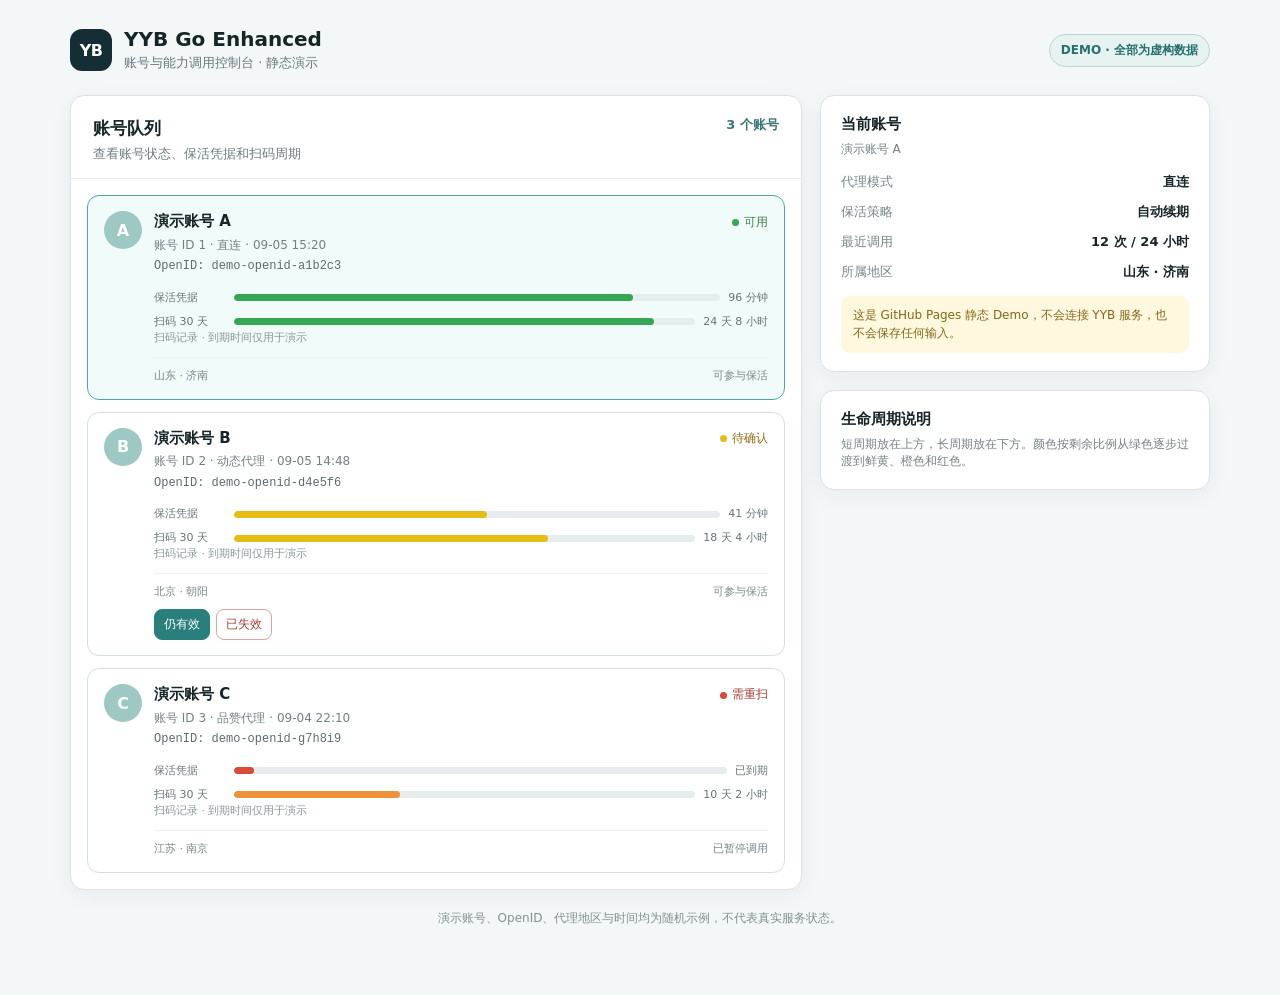
==== docs/demo/index.html @ 57afa679 "Merge branch '525815266:main' into main" ====
<!doctype html>
<html lang="zh-CN">
<head>
  <meta charset="utf-8">
  <meta name="viewport" content="width=device-width, initial-scale=1">
  <title>YYB Go Enhanced · Demo</title>
  <style>
    :root{font-family:Inter,ui-sans-serif,system-ui,-apple-system,"Segoe UI",sans-serif;color:#172529;background:#f4f7f8;line-height:1.45}
    *{box-sizing:border-box}body{margin:0}.shell{max-width:1180px;margin:auto;padding:28px 20px 56px}
    .topbar{display:flex;align-items:center;justify-content:space-between;gap:16px;margin-bottom:22px}.brand{display:flex;align-items:center;gap:12px}.mark{display:grid;place-items:center;width:42px;height:42px;border-radius:12px;background:#152d35;color:#fff;font-weight:800;letter-spacing:-.04em}.brand h1{font-size:20px;line-height:1.1;margin:0}.brand p{margin:4px 0 0;color:#68787c;font-size:13px}.demo-tag{padding:7px 11px;border:1px solid #bdd2d2;border-radius:999px;color:#276f6d;background:#e6f3f1;font-size:12px;font-weight:700}
    .layout{display:grid;grid-template-columns:minmax(0,1.5fr) minmax(280px,.8fr);gap:18px}.panel{background:#fff;border:1px solid #d9e2e4;border-radius:14px;box-shadow:0 6px 22px rgba(24,48,55,.05)}.panel-head{display:flex;align-items:flex-start;justify-content:space-between;gap:12px;padding:20px 22px 14px;border-bottom:1px solid #e7edef}.panel-head h2{margin:0;font-size:17px}.panel-head p{margin:5px 0 0;color:#6d7c80;font-size:13px}.stat{color:#397578;font-size:13px;font-weight:700;white-space:nowrap}.account-list{display:grid;gap:12px;padding:16px}
    .account{border:1px solid #d6e0e2;border-radius:12px;padding:15px 16px;background:#fff;transition:border-color .18s,background .18s}.account.selected{border-color:#4fa7a3;background:#f1fbfa}.account-top{display:flex;align-items:flex-start;gap:12px}.avatar{display:grid;place-items:center;width:38px;height:38px;border-radius:50%;background:#9dc8c4;color:#fff;font-weight:800;flex:0 0 auto}.account-copy{min-width:0;flex:1}.account-name{display:flex;align-items:center;gap:8px;justify-content:space-between}.account-name strong{font-size:15px}.status{font-size:12px;display:inline-flex;align-items:center;gap:5px;color:#3d7d4b;white-space:nowrap}.status i{width:7px;height:7px;border-radius:50%;background:#35a653}.status.pending{color:#936b12}.status.pending i{background:#e5bd16}.status.expired{color:#a53b30}.status.expired i{background:#d84b39}.meta,.openid{font-size:12px;color:#718084;margin-top:4px;overflow-wrap:anywhere}.openid{font-family:ui-monospace,SFMono-Regular,Consolas,monospace;color:#5b6d70}.confirm{display:flex;gap:6px;margin-top:9px}.btn{border:1px solid #cad7d9;background:#fff;color:#274046;border-radius:8px;padding:6px 9px;font:inherit;font-size:12px;cursor:pointer}.btn:hover{background:#f3f7f7}.btn:focus-visible{outline:3px solid #b6ddda;outline-offset:2px}.btn.primary{border-color:#287f7b;background:#287f7b;color:#fff}.btn.danger{border-color:#d9a7a1;color:#a53b30}.btn[hidden]{display:none}
    .life{display:grid;gap:8px;margin:14px 0 0}.life-row{display:grid;grid-template-columns:72px minmax(0,1fr) auto;align-items:center;gap:8px;font-size:11px;color:#647477}.track{height:7px;border-radius:99px;background:#e5edef;overflow:hidden}.track span{display:block;height:100%;border-radius:inherit}.green{background:#35a653}.yellow{background:#e5bd16}.orange{background:#ef9139}.red{background:#d84b39}.life-note{font-size:11px;color:#89979a}.account-foot{display:flex;justify-content:space-between;gap:10px;margin-top:11px;padding-top:10px;border-top:1px solid #edf1f2;color:#77868a;font-size:11px}
    .side{display:grid;gap:18px;align-content:start}.side-section{padding:18px 20px}.side h3{margin:0 0 5px;font-size:15px}.side p{margin:0;color:#748286;font-size:12px}.kv{display:grid;gap:11px;margin-top:15px}.kv div{display:flex;justify-content:space-between;gap:12px;font-size:13px}.kv span{color:#77868a}.kv strong{text-align:right;font-weight:700}.notice{margin-top:15px;padding:11px 12px;border-radius:9px;background:#fff8df;color:#856719;font-size:12px}.footer{margin-top:20px;color:#819093;font-size:12px;text-align:center}
    @media(max-width:820px){.layout{grid-template-columns:1fr}.shell{padding:18px 12px 40px}.topbar{align-items:flex-start}.brand h1{font-size:18px}.demo-tag{font-size:11px}.panel-head{padding:17px 16px 12px}.account-list{padding:12px}.account{padding:13px}.account-name{align-items:flex-start;flex-direction:column;gap:4px}.account-name .status{align-self:flex-start}.life-row{grid-template-columns:68px minmax(0,1fr) auto}}
  </style>
</head>
<body>
  <main class="shell">
    <header class="topbar">
      <div class="brand"><span class="mark">YB</span><div><h1>YYB Go Enhanced</h1><p>账号与能力调用控制台 · 静态演示</p></div></div>
      <span class="demo-tag">DEMO · 全部为虚构数据</span>
    </header>
    <div class="layout">
      <section class="panel">
        <div class="panel-head"><div><h2>账号队列</h2><p>查看账号状态、保活凭据和扫码周期</p></div><span class="stat" id="count">3 个账号</span></div>
        <div class="account-list" id="accounts"></div>
      </section>
      <aside class="side">
        <section class="panel side-section"><h3>当前账号</h3><p id="selectedName">演示账号 A</p><div class="kv"><div><span>代理模式</span><strong>直连</strong></div><div><span>保活策略</span><strong>自动续期</strong></div><div><span>最近调用</span><strong>12 次 / 24 小时</strong></div><div><span>所属地区</span><strong>山东 · 济南</strong></div></div><div class="notice">这是 GitHub Pages 静态 Demo，不会连接 YYB 服务，也不会保存任何输入。</div></section>
        <section class="panel side-section"><h3>生命周期说明</h3><p>短周期放在上方，长周期放在下方。颜色按剩余比例从绿色逐步过渡到鲜黄、橙色和红色。</p></section>
      </aside>
    </div>
    <p class="footer">演示账号、OpenID、代理地区与时间均为随机示例，不代表真实服务状态。</p>
  </main>
  <script>
    const accounts=[
      {id:1,name:"演示账号 A",initial:"A",openid:"demo-openid-a1b2c3",status:"alive",proxy:"直连",checked:"09-05 15:20",auto:82,scan:91,autoText:"96 分钟",scanText:"24 天 8 小时",region:"山东 · 济南"},
      {id:2,name:"演示账号 B",initial:"B",openid:"demo-openid-d4e5f6",status:"pending",proxy:"动态代理",checked:"09-05 14:48",auto:52,scan:68,autoText:"41 分钟",scanText:"18 天 4 小时",region:"北京 · 朝阳"},
      {id:3,name:"演示账号 C",initial:"C",openid:"demo-openid-g7h8i9",status:"expired",proxy:"品赞代理",checked:"09-04 22:10",auto:4,scan:36,autoText:"已到期",scanText:"10 天 2 小时",region:"江苏 · 南京"}
    ];
    const statusMap={alive:["可用",""],pending:["待确认","pending"],expired:["需重扫","expired"]};
    function render(){document.querySelector('#count').textContent=`${accounts.length} 个账号`;document.querySelector('#accounts').innerHTML=accounts.map((a,i)=>{const [label,cls]=statusMap[a.status];return `<article class="account ${i===0?'selected':''}" data-id="${a.id}"><div class="account-top"><span class="avatar">${a.initial}</span><div class="account-copy"><div class="account-name"><strong>${a.name}</strong><span class="status ${cls}"><i></i>${label}</span></div><div class="meta">账号 ID ${a.id} · ${a.proxy} · ${a.checked}</div><div class="openid">OpenID: ${a.openid}</div><div class="life"><div class="life-row"><span>保活凭据</span><span class="track"><span class="${a.auto>70?'green':a.auto>40?'yellow':a.auto>15?'orange':'red'}" style="width:${a.auto}%"></span></span><span>${a.autoText}</span></div><div class="life-row"><span>扫码 30 天</span><span class="track"><span class="${a.scan>70?'green':a.scan>40?'yellow':a.scan>15?'orange':'red'}" style="width:${a.scan}%"></span></span><span>${a.scanText}</span></div></div><div class="life-note">扫码记录 · 到期时间仅用于演示</div><div class="account-foot"><span>${a.region}</span><span>${a.status==='expired'?'已暂停调用':'可参与保活'}</span></div>${a.status==='pending'?'<div class="confirm"><button class="btn primary" data-action="alive">仍有效</button><button class="btn danger" data-action="expired">已失效</button></div>':''}</div></div></article>`}).join('');document.querySelectorAll('.account').forEach(card=>card.addEventListener('click',()=>{document.querySelectorAll('.account').forEach(item=>item.classList.remove('selected'));card.classList.add('selected');document.querySelector('#selectedName').textContent=accounts.find(item=>item.id===Number(card.dataset.id)).name}));document.querySelectorAll('[data-action]').forEach(button=>button.addEventListener('click',event=>{event.stopPropagation();const card=button.closest('.account'),account=accounts.find(item=>item.id===Number(card.dataset.id));account.status=button.dataset.action;render()}))}
    render();
  </script>
</body>
</html>
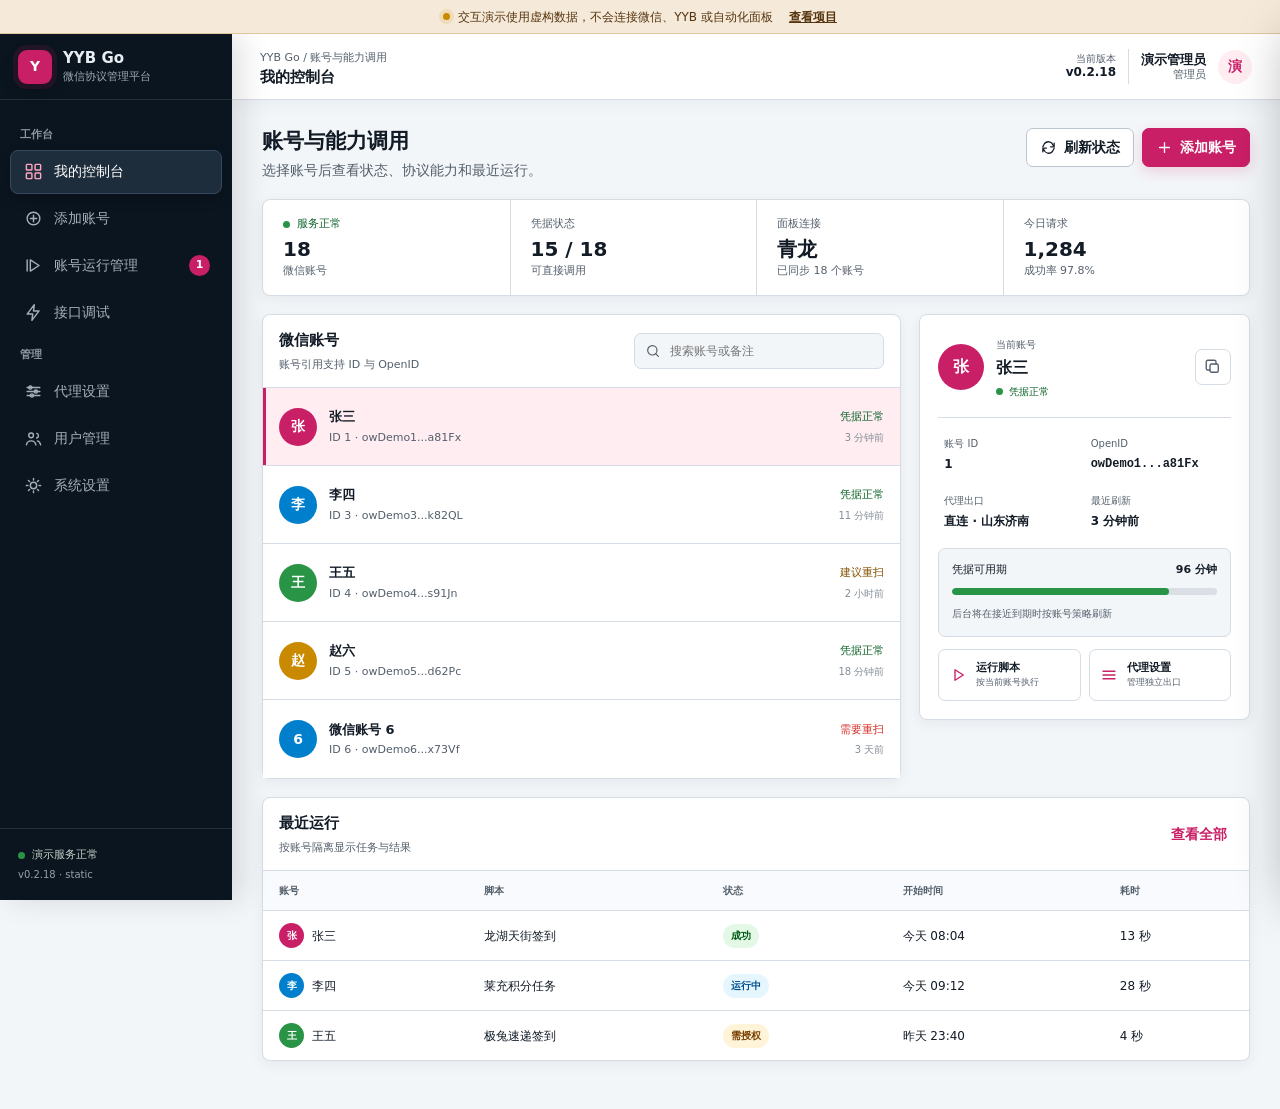
==== commit 544585ff: "Merge remote-tracking branch 'upstream/main'" ====
--- a/docs/demo/index.html
+++ b/docs/demo/index.html
@@ -3,45 +3,174 @@
 <head>
   <meta charset="utf-8">
   <meta name="viewport" content="width=device-width, initial-scale=1">
-  <title>YYB Go Enhanced · Demo</title>
-  <style>
-    :root{font-family:Inter,ui-sans-serif,system-ui,-apple-system,"Segoe UI",sans-serif;color:#172529;background:#f4f7f8;line-height:1.45}
-    *{box-sizing:border-box}body{margin:0}.shell{max-width:1180px;margin:auto;padding:28px 20px 56px}
-    .topbar{display:flex;align-items:center;justify-content:space-between;gap:16px;margin-bottom:22px}.brand{display:flex;align-items:center;gap:12px}.mark{display:grid;place-items:center;width:42px;height:42px;border-radius:12px;background:#152d35;color:#fff;font-weight:800;letter-spacing:-.04em}.brand h1{font-size:20px;line-height:1.1;margin:0}.brand p{margin:4px 0 0;color:#68787c;font-size:13px}.demo-tag{padding:7px 11px;border:1px solid #bdd2d2;border-radius:999px;color:#276f6d;background:#e6f3f1;font-size:12px;font-weight:700}
-    .layout{display:grid;grid-template-columns:minmax(0,1.5fr) minmax(280px,.8fr);gap:18px}.panel{background:#fff;border:1px solid #d9e2e4;border-radius:14px;box-shadow:0 6px 22px rgba(24,48,55,.05)}.panel-head{display:flex;align-items:flex-start;justify-content:space-between;gap:12px;padding:20px 22px 14px;border-bottom:1px solid #e7edef}.panel-head h2{margin:0;font-size:17px}.panel-head p{margin:5px 0 0;color:#6d7c80;font-size:13px}.stat{color:#397578;font-size:13px;font-weight:700;white-space:nowrap}.account-list{display:grid;gap:12px;padding:16px}
-    .account{border:1px solid #d6e0e2;border-radius:12px;padding:15px 16px;background:#fff;transition:border-color .18s,background .18s}.account.selected{border-color:#4fa7a3;background:#f1fbfa}.account-top{display:flex;align-items:flex-start;gap:12px}.avatar{display:grid;place-items:center;width:38px;height:38px;border-radius:50%;background:#9dc8c4;color:#fff;font-weight:800;flex:0 0 auto}.account-copy{min-width:0;flex:1}.account-name{display:flex;align-items:center;gap:8px;justify-content:space-between}.account-name strong{font-size:15px}.status{font-size:12px;display:inline-flex;align-items:center;gap:5px;color:#3d7d4b;white-space:nowrap}.status i{width:7px;height:7px;border-radius:50%;background:#35a653}.status.pending{color:#936b12}.status.pending i{background:#e5bd16}.status.expired{color:#a53b30}.status.expired i{background:#d84b39}.meta,.openid{font-size:12px;color:#718084;margin-top:4px;overflow-wrap:anywhere}.openid{font-family:ui-monospace,SFMono-Regular,Consolas,monospace;color:#5b6d70}.confirm{display:flex;gap:6px;margin-top:9px}.btn{border:1px solid #cad7d9;background:#fff;color:#274046;border-radius:8px;padding:6px 9px;font:inherit;font-size:12px;cursor:pointer}.btn:hover{background:#f3f7f7}.btn:focus-visible{outline:3px solid #b6ddda;outline-offset:2px}.btn.primary{border-color:#287f7b;background:#287f7b;color:#fff}.btn.danger{border-color:#d9a7a1;color:#a53b30}.btn[hidden]{display:none}
-    .life{display:grid;gap:8px;margin:14px 0 0}.life-row{display:grid;grid-template-columns:72px minmax(0,1fr) auto;align-items:center;gap:8px;font-size:11px;color:#647477}.track{height:7px;border-radius:99px;background:#e5edef;overflow:hidden}.track span{display:block;height:100%;border-radius:inherit}.green{background:#35a653}.yellow{background:#e5bd16}.orange{background:#ef9139}.red{background:#d84b39}.life-note{font-size:11px;color:#89979a}.account-foot{display:flex;justify-content:space-between;gap:10px;margin-top:11px;padding-top:10px;border-top:1px solid #edf1f2;color:#77868a;font-size:11px}
-    .side{display:grid;gap:18px;align-content:start}.side-section{padding:18px 20px}.side h3{margin:0 0 5px;font-size:15px}.side p{margin:0;color:#748286;font-size:12px}.kv{display:grid;gap:11px;margin-top:15px}.kv div{display:flex;justify-content:space-between;gap:12px;font-size:13px}.kv span{color:#77868a}.kv strong{text-align:right;font-weight:700}.notice{margin-top:15px;padding:11px 12px;border-radius:9px;background:#fff8df;color:#856719;font-size:12px}.footer{margin-top:20px;color:#819093;font-size:12px;text-align:center}
-    @media(max-width:820px){.layout{grid-template-columns:1fr}.shell{padding:18px 12px 40px}.topbar{align-items:flex-start}.brand h1{font-size:18px}.demo-tag{font-size:11px}.panel-head{padding:17px 16px 12px}.account-list{padding:12px}.account{padding:13px}.account-name{align-items:flex-start;flex-direction:column;gap:4px}.account-name .status{align-self:flex-start}.life-row{grid-template-columns:68px minmax(0,1fr) auto}}
-  </style>
+  <meta name="color-scheme" content="light">
+  <meta name="theme-color" content="#222a35">
+  <meta name="description" content="YYB Go Enhanced 交互式静态演示，体验账号、代理、脚本运行与接口调试。">
+  <title>YYB Go Enhanced · 交互演示</title>
+  <link rel="stylesheet" href="./styles.css">
 </head>
 <body>
-  <main class="shell">
-    <header class="topbar">
-      <div class="brand"><span class="mark">YB</span><div><h1>YYB Go Enhanced</h1><p>账号与能力调用控制台 · 静态演示</p></div></div>
-      <span class="demo-tag">DEMO · 全部为虚构数据</span>
-    </header>
-    <div class="layout">
-      <section class="panel">
-        <div class="panel-head"><div><h2>账号队列</h2><p>查看账号状态、保活凭据和扫码周期</p></div><span class="stat" id="count">3 个账号</span></div>
-        <div class="account-list" id="accounts"></div>
-      </section>
-      <aside class="side">
-        <section class="panel side-section"><h3>当前账号</h3><p id="selectedName">演示账号 A</p><div class="kv"><div><span>代理模式</span><strong>直连</strong></div><div><span>保活策略</span><strong>自动续期</strong></div><div><span>最近调用</span><strong>12 次 / 24 小时</strong></div><div><span>所属地区</span><strong>山东 · 济南</strong></div></div><div class="notice">这是 GitHub Pages 静态 Demo，不会连接 YYB 服务，也不会保存任何输入。</div></section>
-        <section class="panel side-section"><h3>生命周期说明</h3><p>短周期放在上方，长周期放在下方。颜色按剩余比例从绿色逐步过渡到鲜黄、橙色和红色。</p></section>
-      </aside>
-    </div>
-    <p class="footer">演示账号、OpenID、代理地区与时间均为随机示例，不代表真实服务状态。</p>
-  </main>
-  <script>
-    const accounts=[
-      {id:1,name:"演示账号 A",initial:"A",openid:"demo-openid-a1b2c3",status:"alive",proxy:"直连",checked:"09-05 15:20",auto:82,scan:91,autoText:"96 分钟",scanText:"24 天 8 小时",region:"山东 · 济南"},
-      {id:2,name:"演示账号 B",initial:"B",openid:"demo-openid-d4e5f6",status:"pending",proxy:"动态代理",checked:"09-05 14:48",auto:52,scan:68,autoText:"41 分钟",scanText:"18 天 4 小时",region:"北京 · 朝阳"},
-      {id:3,name:"演示账号 C",initial:"C",openid:"demo-openid-g7h8i9",status:"expired",proxy:"品赞代理",checked:"09-04 22:10",auto:4,scan:36,autoText:"已到期",scanText:"10 天 2 小时",region:"江苏 · 南京"}
-    ];
-    const statusMap={alive:["可用",""],pending:["待确认","pending"],expired:["需重扫","expired"]};
-    function render(){document.querySelector('#count').textContent=`${accounts.length} 个账号`;document.querySelector('#accounts').innerHTML=accounts.map((a,i)=>{const [label,cls]=statusMap[a.status];return `<article class="account ${i===0?'selected':''}" data-id="${a.id}"><div class="account-top"><span class="avatar">${a.initial}</span><div class="account-copy"><div class="account-name"><strong>${a.name}</strong><span class="status ${cls}"><i></i>${label}</span></div><div class="meta">账号 ID ${a.id} · ${a.proxy} · ${a.checked}</div><div class="openid">OpenID: ${a.openid}</div><div class="life"><div class="life-row"><span>保活凭据</span><span class="track"><span class="${a.auto>70?'green':a.auto>40?'yellow':a.auto>15?'orange':'red'}" style="width:${a.auto}%"></span></span><span>${a.autoText}</span></div><div class="life-row"><span>扫码 30 天</span><span class="track"><span class="${a.scan>70?'green':a.scan>40?'yellow':a.scan>15?'orange':'red'}" style="width:${a.scan}%"></span></span><span>${a.scanText}</span></div></div><div class="life-note">扫码记录 · 到期时间仅用于演示</div><div class="account-foot"><span>${a.region}</span><span>${a.status==='expired'?'已暂停调用':'可参与保活'}</span></div>${a.status==='pending'?'<div class="confirm"><button class="btn primary" data-action="alive">仍有效</button><button class="btn danger" data-action="expired">已失效</button></div>':''}</div></div></article>`}).join('');document.querySelectorAll('.account').forEach(card=>card.addEventListener('click',()=>{document.querySelectorAll('.account').forEach(item=>item.classList.remove('selected'));card.classList.add('selected');document.querySelector('#selectedName').textContent=accounts.find(item=>item.id===Number(card.dataset.id)).name}));document.querySelectorAll('[data-action]').forEach(button=>button.addEventListener('click',event=>{event.stopPropagation();const card=button.closest('.account'),account=accounts.find(item=>item.id===Number(card.dataset.id));account.status=button.dataset.action;render()}))}
-    render();
-  </script>
+  <div class="demo-strip" role="note">
+    <span class="demo-strip-dot" aria-hidden="true"></span>
+    交互演示使用虚构数据，不会连接微信、YYB 或自动化面板
+    <a href="https://github.com/525815266/YYB-Go-Enhanced">查看项目</a>
+  </div>
+
+  <div class="app-shell">
+    <aside class="sidebar" id="sidebar" aria-label="主导航">
+      <div class="brand">
+        <span class="brand-mark" aria-hidden="true">Y</span>
+        <span class="brand-copy"><strong>YYB Go</strong><small>微信协议管理平台</small></span>
+      </div>
+
+      <nav class="nav" aria-label="演示模块">
+        <p class="nav-group">工作台</p>
+        <button class="nav-item active" type="button" data-view="dashboard">
+          <span class="nav-icon" aria-hidden="true"><svg viewBox="0 0 24 24"><rect x="3" y="3" width="7" height="7" rx="1"/><rect x="14" y="3" width="7" height="7" rx="1"/><rect x="3" y="14" width="7" height="7" rx="1"/><rect x="14" y="14" width="7" height="7" rx="1"/></svg></span>
+          <span>我的控制台</span>
+        </button>
+        <button class="nav-item" type="button" data-view="scan">
+          <span class="nav-icon" aria-hidden="true"><svg viewBox="0 0 24 24"><circle cx="12" cy="12" r="8"/><path d="M12 8v8M8 12h8"/></svg></span>
+          <span>添加账号</span>
+        </button>
+        <button class="nav-item" type="button" data-view="runs">
+          <span class="nav-icon" aria-hidden="true"><svg viewBox="0 0 24 24"><path d="M8 5v14l11-7z"/><path d="M4 5v14"/></svg></span>
+          <span>账号运行管理</span><span class="nav-count" id="runningCount">1</span>
+        </button>
+        <button class="nav-item" type="button" data-view="api">
+          <span class="nav-icon" aria-hidden="true"><svg viewBox="0 0 24 24"><path d="m13 2-9 12h7l-1 8 9-12h-7z"/></svg></span>
+          <span>接口调试</span>
+        </button>
+
+        <p class="nav-group">管理</p>
+        <button class="nav-item" type="button" data-view="proxies">
+          <span class="nav-icon" aria-hidden="true"><svg viewBox="0 0 24 24"><path d="M4 7h16M4 12h16M4 17h16"/><circle cx="8" cy="7" r="2"/><circle cx="15" cy="12" r="2"/><circle cx="10" cy="17" r="2"/></svg></span>
+          <span>代理设置</span>
+        </button>
+        <button class="nav-item" type="button" data-view="users">
+          <span class="nav-icon" aria-hidden="true"><svg viewBox="0 0 24 24"><circle cx="9" cy="8" r="3"/><path d="M3 20c.6-3.1 2.6-5 6-5s5.4 1.9 6 5M16 5.5a3 3 0 0 1 0 5.8M17 15c2 .5 3.3 2.1 4 5"/></svg></span>
+          <span>用户管理</span>
+        </button>
+        <button class="nav-item" type="button" data-view="settings">
+          <span class="nav-icon" aria-hidden="true"><svg viewBox="0 0 24 24"><path d="M12 3v2M12 19v2M3 12h2M19 12h2M5.6 5.6 7 7M17 17l1.4 1.4M18.4 5.6 17 7M7 17l-1.4 1.4"/><circle cx="12" cy="12" r="4"/></svg></span>
+          <span>系统设置</span>
+        </button>
+      </nav>
+
+      <div class="sidebar-foot">
+        <span class="service-state"><i></i>演示服务正常</span>
+        <small>v0.2.18 · static</small>
+      </div>
+    </aside>
+
+    <button class="sidebar-overlay" id="sidebarOverlay" type="button" aria-label="关闭导航"></button>
+
+    <section class="stage">
+      <header class="topbar">
+        <div class="topbar-context">
+          <button class="icon-button menu-button" id="menuButton" type="button" aria-label="打开导航">
+            <svg viewBox="0 0 24 24" aria-hidden="true"><path d="M4 7h16M4 12h16M4 17h16"/></svg>
+          </button>
+          <div><small>YYB Go / <span id="breadcrumb">账号与能力调用</span></small><h1 id="pageTitle">我的控制台</h1></div>
+        </div>
+        <div class="topbar-actions">
+          <button class="version-button" type="button" id="versionButton"><small>当前版本</small><strong>v0.2.18</strong></button>
+          <div class="user-copy"><strong>演示管理员</strong><small>管理员</small></div>
+          <span class="user-avatar" aria-hidden="true">演</span>
+        </div>
+      </header>
+
+      <main class="main">
+        <section class="view active" data-view-panel="dashboard" aria-labelledby="dashboardTitle">
+          <div class="page-head">
+            <div><h2 id="dashboardTitle">账号与能力调用</h2><p>选择账号后查看状态、协议能力和最近运行。</p></div>
+            <div class="page-actions"><button class="button secondary" type="button" id="refreshAccounts"><svg viewBox="0 0 24 24" aria-hidden="true"><path d="M20 6v5h-5M4 18v-5h5M18.5 9A7 7 0 0 0 6.4 6.4L4 11M5.5 15A7 7 0 0 0 17.6 17.6L20 13"/></svg>刷新状态</button><button class="button primary" type="button" data-go="scan"><svg viewBox="0 0 24 24" aria-hidden="true"><path d="M12 5v14M5 12h14"/></svg>添加账号</button></div>
+          </div>
+
+          <div class="status-band" aria-label="服务摘要">
+            <div><span class="status-signal ok"><i></i>服务正常</span><strong>18</strong><small>微信账号</small></div>
+            <div><span>凭据状态</span><strong>15 / 18</strong><small>可直接调用</small></div>
+            <div><span>面板连接</span><strong>青龙</strong><small>已同步 18 个账号</small></div>
+            <div><span>今日请求</span><strong>1,284</strong><small>成功率 97.8%</small></div>
+          </div>
+
+          <div class="dashboard-grid">
+            <section class="account-workspace" aria-label="账号列表">
+              <div class="section-head"><div><h3>微信账号</h3><p>账号引用支持 ID 与 OpenID</p></div><label class="search"><svg viewBox="0 0 24 24" aria-hidden="true"><circle cx="11" cy="11" r="7"/><path d="m16 16 4 4"/></svg><input id="accountSearch" type="search" placeholder="搜索账号或备注" aria-label="搜索账号"></label></div>
+              <div class="account-list" id="accountList"></div>
+            </section>
+
+            <aside class="account-detail" aria-label="当前账号详情">
+              <div class="detail-head"><span class="detail-avatar" id="detailAvatar">张</span><div><small>当前账号</small><h3 id="detailName">张三</h3><span class="inline-status ok"><i></i>凭据正常</span></div><button class="icon-button" type="button" aria-label="复制 OpenID" id="copyOpenid"><svg viewBox="0 0 24 24" aria-hidden="true"><rect x="8" y="8" width="11" height="11" rx="2"/><path d="M16 8V5a2 2 0 0 0-2-2H5a2 2 0 0 0-2 2v9a2 2 0 0 0 2 2h3"/></svg></button></div>
+              <dl class="detail-grid">
+                <div><dt>账号 ID</dt><dd id="detailId">1</dd></div>
+                <div><dt>OpenID</dt><dd class="mono" id="detailOpenid">owDemo1...a81Fx</dd></div>
+                <div><dt>代理出口</dt><dd id="detailProxy">直连 · 山东济南</dd></div>
+                <div><dt>最近刷新</dt><dd id="detailRefresh">3 分钟前</dd></div>
+              </dl>
+              <div class="credential-health"><div class="health-label"><span>凭据可用期</span><strong id="healthText">96 分钟</strong></div><div class="progress"><span id="healthProgress" style="width:82%"></span></div><small>后台将在接近到期时按账号策略刷新</small></div>
+              <div class="quick-actions"><button type="button" data-go="runs"><svg viewBox="0 0 24 24"><path d="M8 5v14l11-7z"/></svg><span><strong>运行脚本</strong><small>按当前账号执行</small></span></button><button type="button" data-go="proxies"><svg viewBox="0 0 24 24"><path d="M4 7h16M4 12h16M4 17h16"/></svg><span><strong>代理设置</strong><small>管理独立出口</small></span></button></div>
+            </aside>
+          </div>
+
+          <section class="activity-section">
+            <div class="section-head"><div><h3>最近运行</h3><p>按账号隔离显示任务与结果</p></div><button class="text-button" type="button" data-go="runs">查看全部</button></div>
+            <div class="activity-table-wrap"><table class="activity-table"><thead><tr><th>账号</th><th>脚本</th><th>状态</th><th>开始时间</th><th>耗时</th></tr></thead><tbody><tr><td><span class="table-account"><i class="avatar-xs coral">张</i>张三</span></td><td>龙湖天街签到</td><td><span class="run-status success">成功</span></td><td>今天 08:04</td><td>13 秒</td></tr><tr><td><span class="table-account"><i class="avatar-xs blue">李</i>李四</span></td><td>莱充积分任务</td><td><span class="run-status running">运行中</span></td><td>今天 09:12</td><td>28 秒</td></tr><tr><td><span class="table-account"><i class="avatar-xs green">王</i>王五</span></td><td>极兔速递签到</td><td><span class="run-status warning">需授权</span></td><td>昨天 23:40</td><td>4 秒</td></tr></tbody></table></div>
+          </section>
+        </section>
+
+        <section class="view" data-view-panel="scan" aria-labelledby="scanTitle">
+          <div class="page-head"><div><h2 id="scanTitle">添加微信账号</h2><p>完成扫码后确认账号信息，再同步至自动化面板。</p></div><span class="step-caption" id="scanStepCaption">步骤 1 / 3</span></div>
+          <ol class="steps" aria-label="添加账号进度"><li class="active" data-scan-step="1"><span>1</span><strong>微信扫码</strong></li><li data-scan-step="2"><span>2</span><strong>确认账号</strong></li><li data-scan-step="3"><span>3</span><strong>同步面板</strong></li></ol>
+          <div class="scan-layout">
+            <section class="scan-primary" id="scanPrimary"></section>
+            <aside class="scan-aside"><h3>扫码前设置</h3><label class="field"><span>登录代理</span><select id="scanProxy"><option>直连</option><option>品赞 · 山东济南</option><option>静态代理 · 上海</option></select></label><div class="setting-row"><span><strong>面板自动同步</strong><small>成功后写入 YYB_SERVER</small></span><label class="switch"><input id="autoSync" type="checkbox" checked><span></span></label></div><div class="security-note"><svg viewBox="0 0 24 24" aria-hidden="true"><path d="M12 3 4 6v5c0 5 3.4 8.3 8 10 4.6-1.7 8-5 8-10V6z"/><path d="m9 12 2 2 4-4"/></svg><span>二维码与授权会话独立计时。演示不会创建真实登录会话。</span></div></aside>
+          </div>
+        </section>
+
+        <section class="view" data-view-panel="runs" aria-labelledby="runsTitle">
+          <div class="page-head"><div><h2 id="runsTitle">账号运行管理</h2><p>按账号筛选任务，控制启停并查看隔离日志。</p></div><button class="button secondary" type="button" id="syncJobs"><svg viewBox="0 0 24 24"><path d="M20 6v5h-5M4 18v-5h5M18.5 9A7 7 0 0 0 6.4 6.4L4 11M5.5 15A7 7 0 0 0 17.6 17.6L20 13"/></svg>同步面板</button></div>
+          <div class="filter-bar"><label><span>账号</span><select id="runAccount"></select></label><label><span>脚本状态</span><select id="runStatus"><option value="all">全部状态</option><option value="enabled">已启用</option><option value="disabled">已停用</option></select></label><label class="filter-search"><span>脚本</span><input id="runSearch" type="search" placeholder="搜索脚本名称"></label></div>
+          <div class="run-summary"><span><i class="dot green"></i><strong id="enabledJobs">3</strong> 个启用</span><span><i class="dot amber"></i><strong>1</strong> 个运行中</span><span><i class="dot gray"></i><strong id="disabledJobs">1</strong> 个停用</span><small>最近同步：刚刚</small></div>
+          <div class="jobs" id="jobs"></div>
+        </section>
+
+        <section class="view" data-view-panel="proxies" aria-labelledby="proxyTitle">
+          <div class="page-head"><div><h2 id="proxyTitle">账号代理设置</h2><p>每个账号独立选择网络出口，动态代理仅用于临时调用。</p></div><button class="button primary" type="button" id="saveProxy">保存设置</button></div>
+          <div class="proxy-layout">
+            <aside class="proxy-accounts"><div class="section-head compact"><div><h3>选择账号</h3><p>配置只作用于当前账号</p></div></div><div id="proxyAccountList"></div></aside>
+            <section class="proxy-form"><div class="proxy-current"><span class="detail-avatar" id="proxyAvatar">张</span><div><small>正在配置</small><h3 id="proxyName">张三 · ID 1</h3></div><span class="inline-status ok"><i></i>出口正常</span></div><fieldset class="mode-options"><legend>代理模式</legend><label><input type="radio" name="proxyMode" value="direct" checked><span><strong>直连</strong><small>使用服务器默认网络出口</small></span></label><label><input type="radio" name="proxyMode" value="static"><span><strong>静态代理</strong><small>固定 HTTP CONNECT 或 SOCKS5</small></span></label><label><input type="radio" name="proxyMode" value="dynamic"><span><strong>动态代理 API</strong><small>支持 txt、json 和 json2</small></span></label></fieldset><div class="proxy-fields"><label class="field"><span>代理配置</span><select id="proxyProfile"><option>不使用配置库</option><option>品赞 · 山东一分钟</option><option>巨量 · 华东动态出口</option><option>办公网络 · 固定出口</option></select></label><div class="field-row"><label class="field"><span>目标省份</span><select id="proxyProvince"><option>山东省</option><option>北京市</option><option>上海市</option><option>江苏省</option></select></label><label class="field"><span>目标城市</span><select id="proxyCity"><option>济南市</option><option>青岛市</option><option>烟台市</option></select></label></div><label class="field"><span>提前刷新</span><select><option>到期前 5 分钟</option><option>到期前 15 分钟</option><option>到期前 30 分钟</option></select></label></div><div class="proxy-test"><div><span class="status-signal ok"><i></i>连通测试通过</span><strong>山东省济南市 · 联通</strong><small>入口 120.27.***.81 · 出口 27.195.***.42</small></div><button class="button secondary" id="testProxy" type="button">重新测试</button></div></section>
+          </div>
+        </section>
+
+        <section class="view" data-view-panel="api" aria-labelledby="apiTitle">
+          <div class="page-head"><div><h2 id="apiTitle">接口调试</h2><p>使用虚构账号体验参数填写与 JSON 响应。</p></div><span class="status-signal ok"><i></i>协议服务可用</span></div>
+          <div class="api-layout"><section class="api-form"><label class="field"><span>账号</span><select id="apiAccount"></select></label><label class="field"><span>能力</span><select id="apiAction"><option value="getCode">获取 wx.login code</option><option value="getUserInfo">读取账号资料</option><option value="operateWxData">operateWxData 转发</option></select></label><label class="field"><span>AppID</span><input id="apiAppid" value="wx141bb9b73c970a9" spellcheck="false"></label><label class="field payload-field" hidden><span>Payload</span><textarea id="apiPayload" rows="8" spellcheck="false">{
+  "api_name": "callFunction",
+  "data": { "name": "demo", "data": {} },
+  "env": 1
+}</textarea></label><button class="button primary wide" id="executeApi" type="button"><svg viewBox="0 0 24 24"><path d="M8 5v14l11-7z"/></svg>执行调用</button></section><section class="response-panel"><div class="response-head"><span>响应结果</span><small id="responseTime">尚未调用</small></div><pre id="apiResponse"><code>{
+  "code": 0,
+  "message": "选择能力后执行调用",
+  "demo": true
+}</code></pre></section></div>
+        </section>
+
+        <section class="view placeholder-view" data-view-panel="users"><div><span class="placeholder-icon"><svg viewBox="0 0 24 24"><circle cx="9" cy="8" r="3"/><path d="M3 20c.6-3.1 2.6-5 6-5s5.4 1.9 6 5M16 5.5a3 3 0 0 1 0 5.8M17 15c2 .5 3.3 2.1 4 5"/></svg></span><h2>用户与权限</h2><p>正式服务支持管理员、普通用户、用户启停、密码重置和会话管理。</p><button class="button secondary" type="button" data-go="dashboard">返回控制台</button></div></section>
+        <section class="view placeholder-view" data-view-panel="settings"><div><span class="placeholder-icon"><svg viewBox="0 0 24 24"><path d="M12 3v2M12 19v2M3 12h2M19 12h2M5.6 5.6 7 7M17 17l1.4 1.4M18.4 5.6 17 7M7 17l-1.4 1.4"/><circle cx="12" cy="12" r="4"/></svg></span><h2>系统设置</h2><p>正式服务可配置面板连接、注册策略、接口令牌、数据库与在线更新。</p><button class="button secondary" type="button" data-go="dashboard">返回控制台</button></div></section>
+      </main>
+    </section>
+  </div>
+
+  <aside class="log-drawer" id="logDrawer" aria-hidden="true" aria-labelledby="logTitle">
+    <div class="log-head"><div><small id="logAccount">张三 · ID 1</small><h2 id="logTitle">龙湖天街签到</h2></div><button class="icon-button dark" id="closeLog" type="button" aria-label="关闭日志"><svg viewBox="0 0 24 24"><path d="m6 6 12 12M18 6 6 18"/></svg></button></div>
+    <div class="log-meta"><span class="run-status running" id="logStatus">运行中</span><span id="logTime">刚刚开始</span><label><input id="autoScroll" type="checkbox" checked>跟随最新日志</label></div>
+    <pre class="log-output" id="logOutput" tabindex="0"></pre>
+    <div class="log-actions"><button class="button ghost-dark" type="button" id="clearLog">清空显示</button><button class="button light" type="button" id="rerunJob">再次运行</button></div>
+  </aside>
+  <button class="drawer-overlay" id="drawerOverlay" type="button" aria-label="关闭日志遮罩"></button>
+
+  <div class="toast-region" id="toastRegion" aria-live="polite" aria-atomic="true"></div>
+  <script src="./app.js"></script>
 </body>
 </html>
--- a/docs/demo/styles.css
+++ b/docs/demo/styles.css
@@ -0,0 +1,387 @@
+:root {
+  color-scheme: light;
+  font-family: Inter, "Segoe UI", "PingFang SC", "Microsoft YaHei", system-ui, sans-serif;
+  --sidebar-width: 232px;
+  --topbar-height: 66px;
+  --demo-height: 34px;
+  --bg: oklch(0.972 0.005 250);
+  --surface: oklch(1 0 0);
+  --surface-soft: oklch(0.985 0.004 250);
+  --ink: oklch(0.22 0.025 252);
+  --muted: oklch(0.48 0.025 252);
+  --faint: oklch(0.64 0.018 252);
+  --line: oklch(0.89 0.012 250);
+  --line-strong: oklch(0.82 0.018 250);
+  --accent: oklch(0.55 0.205 3);
+  --accent-dark: oklch(0.46 0.19 3);
+  --accent-soft: oklch(0.965 0.025 3);
+  --sidebar: oklch(0.19 0.025 252);
+  --sidebar-hover: oklch(0.25 0.028 252);
+  --sidebar-line: oklch(0.31 0.026 252);
+  --green: oklch(0.59 0.15 148);
+  --green-soft: oklch(0.96 0.035 148);
+  --amber: oklch(0.68 0.15 78);
+  --amber-soft: oklch(0.97 0.04 78);
+  --blue: oklch(0.58 0.15 245);
+  --blue-soft: oklch(0.965 0.025 245);
+  --red: oklch(0.57 0.2 28);
+  --red-soft: oklch(0.965 0.035 28);
+  --shadow: 0 12px 30px oklch(0.18 0.025 252 / 0.08);
+  --shadow-soft: 0 4px 14px oklch(0.18 0.025 252 / 0.06);
+  --z-sidebar: 40;
+  --z-topbar: 35;
+  --z-overlay: 60;
+  --z-drawer: 70;
+  --z-toast: 80;
+}
+
+* { box-sizing: border-box; }
+html { min-width: 320px; background: var(--bg); scroll-behavior: smooth; }
+body { margin: 0; color: var(--ink); background: var(--bg); font-size: 14px; line-height: 1.5; }
+button, input, select, textarea { font: inherit; letter-spacing: 0; }
+button, select { cursor: pointer; }
+button:focus-visible, input:focus-visible, select:focus-visible, textarea:focus-visible, a:focus-visible { outline: 2px solid var(--accent); outline-offset: 2px; }
+button:disabled { cursor: not-allowed; opacity: 0.58; }
+svg { width: 20px; height: 20px; fill: none; stroke: currentColor; stroke-linecap: round; stroke-linejoin: round; stroke-width: 1.8; }
+[hidden] { display: none !important; }
+
+.demo-strip { height: var(--demo-height); position: fixed; inset: 0 0 auto 0; z-index: 50; display: flex; align-items: center; justify-content: center; gap: 8px; padding: 0 16px; background: oklch(0.94 0.025 78); border-bottom: 1px solid oklch(0.84 0.06 78); color: oklch(0.36 0.07 65); font-size: 12px; }
+.demo-strip a { margin-left: 8px; color: inherit; font-weight: 700; }
+.demo-strip-dot { width: 7px; height: 7px; border-radius: 50%; background: var(--amber); box-shadow: 0 0 0 4px oklch(0.68 0.15 78 / 0.14); }
+
+.app-shell { min-height: 100vh; padding-top: var(--demo-height); display: grid; grid-template-columns: var(--sidebar-width) minmax(0, 1fr); }
+.sidebar { width: var(--sidebar-width); position: fixed; inset: var(--demo-height) auto 0 0; z-index: var(--z-sidebar); display: flex; flex-direction: column; background: var(--sidebar); color: oklch(0.94 0.008 250); box-shadow: 10px 0 28px oklch(0.12 0.02 252 / 0.12); }
+.brand { height: var(--topbar-height); display: flex; align-items: center; gap: 11px; padding: 0 18px; border-bottom: 1px solid var(--sidebar-line); }
+.brand-mark { width: 34px; height: 34px; flex: 0 0 auto; display: grid; place-items: center; border-radius: 9px; background: var(--accent); color: white; font-weight: 800; box-shadow: 0 0 0 5px oklch(0.55 0.205 3 / 0.12), 0 6px 16px oklch(0.1 0.02 252 / 0.25); }
+.brand-copy { min-width: 0; display: grid; line-height: 1.25; }
+.brand-copy strong { font-size: 15px; }
+.brand-copy small { margin-top: 2px; color: oklch(0.73 0.018 250); font-size: 11px; }
+.nav { flex: 1; overflow-y: auto; padding: 15px 10px; }
+.nav-group { margin: 12px 10px 6px; color: oklch(0.67 0.018 250); font-size: 11px; font-weight: 700; }
+.nav-item { width: 100%; min-height: 44px; display: flex; align-items: center; gap: 10px; margin: 3px 0; padding: 8px 11px; border: 1px solid transparent; border-radius: 8px; background: transparent; color: oklch(0.75 0.018 250); text-align: left; transition: color 160ms ease, background 160ms ease, border-color 160ms ease; }
+.nav-item:hover { color: white; background: var(--sidebar-hover); border-color: var(--sidebar-line); }
+.nav-item.active { color: white; background: oklch(0.29 0.035 252); border-color: oklch(0.4 0.045 252); box-shadow: 0 5px 14px oklch(0.1 0.02 252 / 0.2); }
+.nav-item.active .nav-icon { color: oklch(0.83 0.12 3); }
+.nav-icon { width: 22px; height: 22px; display: grid; place-items: center; flex: 0 0 auto; }
+.nav-icon svg { width: 19px; height: 19px; }
+.nav-count { min-width: 21px; height: 21px; margin-left: auto; display: inline-grid; place-items: center; border-radius: 99px; background: var(--accent); color: white; font-size: 11px; font-weight: 800; }
+.sidebar-foot { min-height: 72px; display: grid; gap: 3px; align-content: center; padding: 12px 18px; border-top: 1px solid var(--sidebar-line); color: oklch(0.7 0.018 250); }
+.sidebar-foot small { font-size: 10px; }
+.service-state { display: flex; align-items: center; gap: 7px; color: oklch(0.86 0.025 150); font-size: 11px; }
+.service-state i, .status-signal i, .inline-status i { width: 7px; height: 7px; border-radius: 50%; background: var(--green); }
+
+.sidebar-overlay { display: none; position: fixed; inset: var(--demo-height) 0 0 0; z-index: 39; border: 0; background: oklch(0.12 0.02 252 / 0.48); }
+.stage { min-width: 0; grid-column: 2; }
+.topbar { height: var(--topbar-height); position: sticky; top: var(--demo-height); z-index: var(--z-topbar); display: flex; align-items: center; justify-content: space-between; gap: 18px; padding: 0 28px; background: oklch(1 0 0 / 0.94); border-bottom: 1px solid var(--line); box-shadow: 0 4px 18px oklch(0.18 0.025 252 / 0.04); backdrop-filter: blur(14px); }
+.topbar-context, .topbar-actions { display: flex; align-items: center; gap: 12px; min-width: 0; }
+.topbar-context small, .user-copy small { color: var(--muted); font-size: 11px; }
+.topbar h1 { margin: 1px 0 0; font-size: 15px; line-height: 1.3; }
+.menu-button { display: none !important; }
+.version-button { min-width: 92px; display: grid; justify-items: end; padding: 4px 12px 4px 8px; border: 0; border-right: 1px solid var(--line); background: transparent; color: var(--muted); line-height: 1.25; }
+.version-button:hover { color: var(--accent); background: var(--bg); }
+.version-button small { font-size: 10px; }
+.version-button strong { color: var(--ink); font-size: 12px; }
+.user-copy { display: grid; text-align: right; line-height: 1.25; }
+.user-copy strong { font-size: 13px; }
+.user-avatar { width: 34px; height: 34px; display: grid; place-items: center; border-radius: 50%; background: var(--accent-soft); color: var(--accent); font-weight: 800; }
+
+.main { width: min(1480px, 100%); margin: 0 auto; padding: 28px 30px 48px; }
+.view { display: none; }
+.view.active { display: block; }
+.page-head { min-height: 52px; display: flex; align-items: flex-start; justify-content: space-between; gap: 18px; margin-bottom: 18px; }
+.page-head h2, .section-head h3, .detail-head h3, .proxy-current h3 { margin: 0; text-wrap: balance; }
+.page-head h2 { font-size: 21px; line-height: 1.3; }
+.page-head p, .section-head p { margin: 5px 0 0; color: var(--muted); }
+.page-actions { display: flex; gap: 8px; }
+.button { min-height: 38px; display: inline-flex; align-items: center; justify-content: center; gap: 7px; padding: 8px 13px; border: 1px solid transparent; border-radius: 7px; font-weight: 680; transition: background 160ms ease, border-color 160ms ease, color 160ms ease, box-shadow 160ms ease; }
+.button svg { width: 17px; height: 17px; }
+.button.primary { background: var(--accent); border-color: var(--accent); color: white; box-shadow: 0 5px 14px oklch(0.55 0.205 3 / 0.18); }
+.button.primary:hover { background: var(--accent-dark); border-color: var(--accent-dark); }
+.button.secondary { background: var(--surface); border-color: var(--line-strong); color: var(--ink); }
+.button.secondary:hover { border-color: oklch(0.7 0.03 250); background: var(--surface-soft); }
+.button.wide { width: 100%; }
+.button.light { background: white; border-color: white; color: var(--sidebar); }
+.button.ghost-dark { background: transparent; border-color: oklch(0.42 0.025 252); color: oklch(0.86 0.01 250); }
+.icon-button { width: 36px; height: 36px; display: grid; place-items: center; flex: 0 0 auto; padding: 0; border: 1px solid var(--line); border-radius: 7px; background: var(--surface); color: var(--muted); }
+.icon-button:hover { color: var(--ink); background: var(--bg); }
+.icon-button.dark { border-color: oklch(0.4 0.025 252); background: transparent; color: white; }
+.icon-button svg { width: 18px; height: 18px; }
+.text-button { border: 0; background: transparent; color: var(--accent); font-weight: 700; }
+
+.status-band { min-height: 96px; display: grid; grid-template-columns: repeat(4, minmax(0, 1fr)); margin-bottom: 18px; border: 1px solid var(--line); border-radius: 8px; background: var(--surface); box-shadow: var(--shadow-soft); overflow: hidden; }
+.status-band > div { min-width: 0; display: grid; align-content: center; gap: 2px; padding: 16px 20px; }
+.status-band > div + div { border-left: 1px solid var(--line); }
+.status-band span, .status-band small { color: var(--muted); font-size: 11px; }
+.status-band strong { margin-top: 2px; font-size: 20px; line-height: 1.2; }
+.status-signal { display: inline-flex; align-items: center; gap: 7px; width: fit-content; }
+.status-signal.ok { color: oklch(0.43 0.12 148); }
+
+.dashboard-grid { display: grid; grid-template-columns: minmax(0, 1.45fr) minmax(330px, 0.75fr); gap: 18px; align-items: start; }
+.account-workspace, .account-detail, .activity-section, .scan-primary, .scan-aside, .filter-bar, .jobs, .proxy-accounts, .proxy-form, .api-form, .response-panel { background: var(--surface); border: 1px solid var(--line); border-radius: 8px; box-shadow: var(--shadow-soft); }
+.section-head { min-height: 65px; display: flex; align-items: center; justify-content: space-between; gap: 14px; padding: 14px 16px; border-bottom: 1px solid var(--line); }
+.section-head.compact { min-height: 68px; }
+.section-head h3 { font-size: 15px; }
+.section-head p { font-size: 11px; }
+.search { width: min(250px, 46%); height: 36px; display: flex; align-items: center; gap: 7px; padding: 0 10px; border: 1px solid var(--line); border-radius: 7px; background: var(--bg); color: var(--muted); }
+.search:focus-within { border-color: var(--accent); box-shadow: 0 0 0 3px var(--accent-soft); }
+.search svg { width: 16px; height: 16px; flex: 0 0 auto; }
+.search input { width: 100%; min-width: 0; border: 0; outline: 0; background: transparent; color: var(--ink); font-size: 12px; }
+.account-list { max-height: 496px; overflow: auto; }
+.account-row { width: 100%; min-height: 78px; display: grid; grid-template-columns: auto minmax(0, 1fr) auto; align-items: center; gap: 12px; padding: 13px 16px; border: 0; border-bottom: 1px solid var(--line); background: white; color: var(--ink); text-align: left; }
+.account-row:last-child { border-bottom: 0; }
+.account-row:hover { background: var(--surface-soft); }
+.account-row.selected { background: var(--accent-soft); box-shadow: inset 3px 0 0 var(--accent); }
+.account-avatar, .detail-avatar { display: grid; place-items: center; border-radius: 50%; color: white; font-weight: 800; }
+.account-avatar { width: 38px; height: 38px; }
+.detail-avatar { width: 46px; height: 46px; background: var(--accent); font-size: 16px; }
+.account-copy { min-width: 0; display: grid; gap: 3px; }
+.account-copy strong { overflow: hidden; font-size: 13px; text-overflow: ellipsis; white-space: nowrap; }
+.account-copy small { overflow: hidden; color: var(--muted); font-size: 11px; text-overflow: ellipsis; white-space: nowrap; }
+.account-state { display: grid; justify-items: end; gap: 4px; }
+.account-state span { font-size: 11px; }
+.account-state small { color: var(--faint); font-size: 10px; }
+.state-ok { color: oklch(0.43 0.12 148); }
+.state-warning { color: oklch(0.48 0.12 75); }
+.state-expired { color: var(--red); }
+.empty-list { padding: 40px 20px; color: var(--muted); text-align: center; }
+
+.account-detail { position: sticky; top: calc(var(--demo-height) + var(--topbar-height) + 18px); padding: 18px; }
+.detail-head { display: grid; grid-template-columns: auto minmax(0, 1fr) auto; align-items: center; gap: 12px; padding-bottom: 16px; border-bottom: 1px solid var(--line); }
+.detail-head small, .proxy-current small { color: var(--muted); font-size: 10px; }
+.detail-head h3, .proxy-current h3 { margin-top: 2px; font-size: 16px; }
+.inline-status { display: inline-flex; align-items: center; gap: 6px; margin-top: 3px; font-size: 10px; }
+.inline-status.ok { color: oklch(0.43 0.12 148); }
+.detail-grid { display: grid; grid-template-columns: repeat(2, minmax(0, 1fr)); margin: 0; padding: 8px 0; }
+.detail-grid div { min-width: 0; padding: 10px 6px; }
+.detail-grid dt { color: var(--muted); font-size: 10px; }
+.detail-grid dd { margin: 4px 0 0; overflow: hidden; font-size: 12px; font-weight: 680; text-overflow: ellipsis; white-space: nowrap; }
+.mono { font-family: "SFMono-Regular", Consolas, monospace; }
+.credential-health { padding: 13px; border: 1px solid var(--line); border-radius: 7px; background: var(--bg); }
+.health-label { display: flex; justify-content: space-between; gap: 10px; font-size: 11px; }
+.progress { height: 7px; margin: 9px 0 7px; border-radius: 99px; background: oklch(0.9 0.01 250); overflow: hidden; }
+.progress span { display: block; height: 100%; border-radius: inherit; background: var(--green); transition: width 240ms ease; }
+.credential-health small { color: var(--muted); font-size: 10px; }
+.quick-actions { display: grid; grid-template-columns: repeat(2, minmax(0, 1fr)); gap: 8px; margin-top: 12px; }
+.quick-actions button { min-width: 0; display: flex; align-items: center; gap: 9px; padding: 10px; border: 1px solid var(--line); border-radius: 7px; background: white; color: var(--ink); text-align: left; }
+.quick-actions button:hover { border-color: var(--accent); background: var(--accent-soft); }
+.quick-actions svg { width: 18px; color: var(--accent); }
+.quick-actions span { min-width: 0; display: grid; }
+.quick-actions strong { font-size: 11px; }
+.quick-actions small { color: var(--muted); font-size: 9px; }
+
+.activity-section { margin-top: 18px; }
+.activity-table-wrap { overflow-x: auto; }
+.activity-table { width: 100%; border-collapse: collapse; font-size: 12px; }
+.activity-table th, .activity-table td { padding: 12px 16px; border-bottom: 1px solid var(--line); text-align: left; white-space: nowrap; }
+.activity-table th { color: var(--muted); background: var(--surface-soft); font-size: 10px; font-weight: 680; }
+.activity-table tbody tr:last-child td { border-bottom: 0; }
+.table-account { display: inline-flex; align-items: center; gap: 8px; }
+.avatar-xs { width: 25px; height: 25px; display: inline-grid; place-items: center; border-radius: 50%; color: white; font-size: 10px; font-style: normal; font-weight: 800; }
+.coral { background: var(--accent); }.blue { background: var(--blue); }.green { background: var(--green); }.amber { background: var(--amber); }
+.run-status { min-height: 24px; display: inline-flex; align-items: center; padding: 3px 8px; border-radius: 99px; font-size: 10px; font-weight: 700; }
+.run-status.success { background: var(--green-soft); color: oklch(0.4 0.13 148); }
+.run-status.running { background: var(--blue-soft); color: oklch(0.42 0.13 245); }
+.run-status.warning { background: var(--amber-soft); color: oklch(0.43 0.12 70); }
+
+.step-caption { color: var(--muted); font-size: 12px; font-weight: 700; }
+.steps { display: grid; grid-template-columns: repeat(3, minmax(0, 1fr)); margin: 0 0 18px; padding: 0; list-style: none; border: 1px solid var(--line); border-radius: 8px; background: var(--surface); overflow: hidden; }
+.steps li { position: relative; min-height: 58px; display: flex; align-items: center; gap: 10px; padding: 10px 18px; color: var(--muted); }
+.steps li + li { border-left: 1px solid var(--line); }
+.steps span { width: 26px; height: 26px; display: grid; place-items: center; border: 1px solid var(--line-strong); border-radius: 50%; background: var(--bg); font-size: 11px; }
+.steps strong { font-size: 12px; }
+.steps li.active { color: var(--accent); background: var(--accent-soft); }
+.steps li.active span, .steps li.done span { border-color: var(--accent); background: var(--accent); color: white; }
+.steps li.done { color: var(--ink); }
+.scan-layout { display: grid; grid-template-columns: minmax(0, 1.35fr) minmax(280px, 0.65fr); gap: 18px; align-items: start; }
+.scan-primary { min-height: 470px; display: grid; place-items: center; padding: 34px; }
+.scan-card { width: min(420px, 100%); display: grid; justify-items: center; text-align: center; }
+.scan-card h3 { margin: 20px 0 6px; font-size: 17px; }
+.scan-card p { max-width: 48ch; margin: 0; color: var(--muted); font-size: 12px; }
+.qr-code { width: 210px; aspect-ratio: 1; display: grid; grid-template-columns: repeat(13, 1fr); gap: 2px; padding: 14px; border: 1px solid var(--line); border-radius: 8px; background: white; box-shadow: var(--shadow); }
+.qr-code i { background: transparent; }
+.qr-code i.on { background: var(--ink); border-radius: 1px; }
+.qr-timer { margin-top: 12px; color: var(--muted); font-size: 11px; }
+.qr-timer strong { color: var(--ink); }
+.scan-demo-action { margin-top: 20px; }
+.scan-aside { padding: 18px; }
+.scan-aside h3 { margin: 0 0 16px; font-size: 15px; }
+.field { display: grid; gap: 6px; }
+.field > span, .filter-bar label > span { color: var(--muted); font-size: 11px; font-weight: 680; }
+.field select, .field input, .field textarea, .filter-bar select, .filter-bar input { width: 100%; min-height: 39px; padding: 8px 10px; border: 1px solid var(--line-strong); border-radius: 7px; background: white; color: var(--ink); }
+.field textarea { resize: vertical; font-family: "SFMono-Regular", Consolas, monospace; font-size: 12px; line-height: 1.6; }
+.setting-row { display: flex; align-items: center; justify-content: space-between; gap: 12px; margin-top: 18px; padding: 15px 0; border-block: 1px solid var(--line); }
+.setting-row > span { display: grid; }
+.setting-row strong { font-size: 12px; }
+.setting-row small { color: var(--muted); font-size: 10px; }
+.switch input { position: absolute; opacity: 0; pointer-events: none; }
+.switch span { width: 42px; height: 23px; position: relative; display: block; border-radius: 99px; background: var(--line-strong); transition: background 160ms ease; }
+.switch span::after { content: ""; width: 17px; height: 17px; position: absolute; left: 3px; top: 3px; border-radius: 50%; background: white; box-shadow: 0 1px 4px oklch(0.18 0.02 250 / 0.25); transition: transform 160ms ease; }
+.switch input:checked + span { background: var(--accent); }
+.switch input:checked + span::after { transform: translateX(19px); }
+.security-note { display: flex; align-items: flex-start; gap: 9px; margin-top: 16px; padding: 12px; border-radius: 7px; background: var(--blue-soft); color: oklch(0.4 0.09 245); font-size: 10px; }
+.security-note svg { width: 17px; flex: 0 0 auto; }
+.scan-success-icon { width: 62px; height: 62px; display: grid; place-items: center; border-radius: 50%; background: var(--green-soft); color: var(--green); }
+.scan-success-icon svg { width: 31px; height: 31px; }
+.scan-account-card { width: 100%; margin-top: 20px; display: grid; grid-template-columns: auto minmax(0, 1fr); gap: 12px; padding: 14px; border: 1px solid var(--line); border-radius: 8px; text-align: left; }
+.scan-account-card dl { display: grid; grid-template-columns: repeat(2, minmax(0, 1fr)); gap: 8px; margin: 0; }
+.scan-account-card dt { color: var(--muted); font-size: 9px; }
+.scan-account-card dd { margin: 2px 0 0; overflow: hidden; font-size: 11px; font-weight: 680; text-overflow: ellipsis; white-space: nowrap; }
+.scan-input { width: 100%; margin-top: 14px; text-align: left; }
+.scan-finish-actions { display: flex; gap: 8px; margin-top: 18px; }
+
+.filter-bar { display: grid; grid-template-columns: 210px 180px minmax(220px, 1fr); gap: 12px; padding: 14px; }
+.filter-bar label { display: grid; gap: 5px; }
+.run-summary { display: flex; align-items: center; flex-wrap: wrap; gap: 18px; margin: 12px 0; padding: 0 4px; color: var(--muted); font-size: 11px; }
+.run-summary span { display: inline-flex; align-items: center; gap: 6px; }
+.run-summary strong { color: var(--ink); }
+.run-summary small { margin-left: auto; }
+.dot { width: 7px; height: 7px; border-radius: 50%; }.dot.green { background: var(--green); }.dot.amber { background: var(--amber); }.dot.gray { background: var(--faint); }
+.jobs { overflow: hidden; }
+.job-row { min-height: 84px; display: grid; grid-template-columns: minmax(230px, 1.2fr) minmax(190px, 0.8fr) 120px 190px; align-items: center; gap: 14px; padding: 14px 16px; border-bottom: 1px solid var(--line); }
+.job-row:last-child { border-bottom: 0; }
+.job-main { min-width: 0; display: flex; align-items: center; gap: 11px; }
+.job-icon { width: 38px; height: 38px; display: grid; place-items: center; flex: 0 0 auto; border-radius: 7px; background: var(--accent-soft); color: var(--accent); }
+.job-icon svg { width: 18px; }
+.job-main > span { min-width: 0; display: grid; }
+.job-main strong { overflow: hidden; text-overflow: ellipsis; white-space: nowrap; }
+.job-main small, .job-meta small { color: var(--muted); font-size: 10px; }
+.job-meta { display: grid; gap: 3px; }
+.job-meta strong { font-size: 11px; }
+.job-controls { display: flex; justify-content: flex-end; gap: 7px; }
+.job-controls .icon-button { width: 34px; height: 34px; }
+.job-controls .run-job { color: var(--accent); }
+.job-toggle { display: flex; align-items: center; gap: 8px; font-size: 11px; }
+
+.proxy-layout { display: grid; grid-template-columns: 270px minmax(0, 1fr); gap: 18px; align-items: start; }
+.proxy-accounts { overflow: hidden; }
+.proxy-account { width: 100%; min-height: 62px; display: flex; align-items: center; gap: 10px; padding: 10px 14px; border: 0; border-bottom: 1px solid var(--line); background: white; color: var(--ink); text-align: left; }
+.proxy-account:last-child { border-bottom: 0; }
+.proxy-account:hover { background: var(--surface-soft); }
+.proxy-account.selected { background: var(--accent-soft); box-shadow: inset 3px 0 0 var(--accent); }
+.proxy-account > span:nth-child(2) { min-width: 0; flex: 1; display: grid; }
+.proxy-account strong { font-size: 12px; }
+.proxy-account small { overflow: hidden; color: var(--muted); font-size: 9px; text-overflow: ellipsis; white-space: nowrap; }
+.proxy-form { padding: 18px; }
+.proxy-current { display: grid; grid-template-columns: auto minmax(0, 1fr) auto; align-items: center; gap: 12px; padding-bottom: 17px; border-bottom: 1px solid var(--line); }
+.mode-options { display: grid; grid-template-columns: repeat(3, minmax(0, 1fr)); gap: 9px; margin: 18px 0; padding: 0; border: 0; }
+.mode-options legend { margin-bottom: 8px; color: var(--muted); font-size: 11px; font-weight: 700; }
+.mode-options label { min-width: 0; position: relative; display: flex; gap: 8px; padding: 12px; border: 1px solid var(--line); border-radius: 7px; cursor: pointer; }
+.mode-options label:has(input:checked) { border-color: var(--accent); background: var(--accent-soft); box-shadow: 0 0 0 2px oklch(0.55 0.205 3 / 0.08); }
+.mode-options input { margin: 2px 0 0; accent-color: var(--accent); }
+.mode-options span { min-width: 0; display: grid; }
+.mode-options strong { font-size: 11px; }
+.mode-options small { color: var(--muted); font-size: 9px; }
+.proxy-fields { display: grid; gap: 13px; }
+.field-row { display: grid; grid-template-columns: repeat(2, minmax(0, 1fr)); gap: 12px; }
+.proxy-test { display: flex; align-items: center; justify-content: space-between; gap: 16px; margin-top: 18px; padding: 14px; border: 1px solid oklch(0.86 0.05 148); border-radius: 7px; background: var(--green-soft); }
+.proxy-test > div { display: grid; gap: 2px; }
+.proxy-test strong { font-size: 12px; }
+.proxy-test small { color: oklch(0.45 0.055 148); font-size: 9px; }
+
+.api-layout { display: grid; grid-template-columns: minmax(300px, 0.7fr) minmax(0, 1.3fr); gap: 18px; align-items: start; }
+.api-form { display: grid; gap: 14px; padding: 18px; }
+.response-panel { overflow: hidden; background: oklch(0.18 0.025 252); color: oklch(0.92 0.012 250); }
+.response-head { height: 50px; display: flex; align-items: center; justify-content: space-between; padding: 0 16px; border-bottom: 1px solid oklch(0.3 0.025 252); }
+.response-head span { font-weight: 700; }
+.response-head small { color: oklch(0.68 0.018 250); }
+.response-panel pre { min-height: 390px; max-height: 560px; margin: 0; overflow: auto; padding: 18px; font-family: "SFMono-Regular", Consolas, monospace; font-size: 12px; line-height: 1.7; white-space: pre-wrap; }
+
+.placeholder-view { min-height: calc(100vh - var(--demo-height) - var(--topbar-height) - 80px); place-items: center; }
+.placeholder-view.active { display: grid; }
+.placeholder-view > div { max-width: 460px; text-align: center; }
+.placeholder-view h2 { margin: 15px 0 6px; }
+.placeholder-view p { margin: 0 0 18px; color: var(--muted); }
+.placeholder-icon { width: 56px; height: 56px; display: inline-grid; place-items: center; border: 1px solid var(--line); border-radius: 50%; background: white; color: var(--accent); box-shadow: var(--shadow-soft); }
+.placeholder-icon svg { width: 25px; height: 25px; }
+
+.log-drawer { width: min(560px, 100vw); position: fixed; inset: var(--demo-height) 0 0 auto; z-index: var(--z-drawer); display: grid; grid-template-rows: auto auto minmax(0, 1fr) auto; background: var(--sidebar); color: white; box-shadow: -18px 0 50px oklch(0.1 0.02 252 / 0.32); transform: translateX(105%); transition: transform 220ms cubic-bezier(0.22, 1, 0.36, 1); }
+.log-drawer.open { transform: translateX(0); }
+.log-head { display: flex; align-items: flex-start; justify-content: space-between; gap: 14px; padding: 19px 20px; border-bottom: 1px solid var(--sidebar-line); }
+.log-head small { color: oklch(0.7 0.018 250); }
+.log-head h2 { margin: 3px 0 0; font-size: 17px; }
+.log-meta { display: flex; align-items: center; gap: 12px; padding: 10px 20px; border-bottom: 1px solid var(--sidebar-line); color: oklch(0.7 0.018 250); font-size: 10px; }
+.log-meta label { margin-left: auto; display: flex; align-items: center; gap: 5px; }
+.log-meta input { accent-color: var(--accent); }
+.log-output { min-width: 0; margin: 0; overflow: auto; padding: 18px 20px; background: oklch(0.15 0.022 252); color: oklch(0.84 0.035 148); font-family: "SFMono-Regular", Consolas, monospace; font-size: 11px; line-height: 1.75; white-space: pre-wrap; overflow-wrap: anywhere; }
+.log-actions { display: flex; justify-content: flex-end; gap: 8px; padding: 13px 20px; border-top: 1px solid var(--sidebar-line); }
+.drawer-overlay { display: none; position: fixed; inset: var(--demo-height) 0 0 0; z-index: var(--z-overlay); border: 0; background: oklch(0.12 0.02 252 / 0.5); }
+.drawer-overlay.open { display: block; }
+
+.toast-region { position: fixed; right: 22px; bottom: 22px; z-index: var(--z-toast); display: grid; gap: 8px; }
+.toast { min-width: 260px; max-width: min(380px, calc(100vw - 32px)); display: flex; align-items: center; gap: 9px; padding: 11px 13px; border: 1px solid var(--line); border-radius: 7px; background: white; box-shadow: var(--shadow); animation: toast-in 180ms ease-out; }
+.toast i { width: 8px; height: 8px; flex: 0 0 auto; border-radius: 50%; background: var(--green); }
+.toast.error i { background: var(--red); }
+@keyframes toast-in { from { opacity: 0; transform: translateY(6px); } }
+
+@media (max-width: 1040px) {
+  .status-band { grid-template-columns: repeat(2, minmax(0, 1fr)); }
+  .status-band > div:nth-child(3) { border-left: 0; border-top: 1px solid var(--line); }
+  .status-band > div:nth-child(4) { border-top: 1px solid var(--line); }
+  .dashboard-grid, .scan-layout { grid-template-columns: minmax(0, 1fr); }
+  .account-detail { position: static; }
+  .job-row { grid-template-columns: minmax(220px, 1fr) 140px 180px; }
+  .job-meta { display: none; }
+}
+
+@media (max-width: 820px) {
+  :root { --sidebar-width: 260px; --topbar-height: 60px; }
+  .app-shell { grid-template-columns: minmax(0, 1fr); }
+  .sidebar { transform: translateX(-105%); transition: transform 200ms cubic-bezier(0.22, 1, 0.36, 1); }
+  body.nav-open .sidebar { transform: translateX(0); }
+  body.nav-open .sidebar-overlay { display: block; }
+  .stage { grid-column: 1; }
+  .menu-button { display: grid !important; }
+  .topbar { padding: 0 14px; }
+  .main { padding: 20px 14px 40px; }
+  .user-copy { display: none; }
+  .version-button { min-width: 74px; padding-right: 9px; }
+  .page-head { align-items: flex-start; }
+  .filter-bar { grid-template-columns: repeat(2, minmax(0, 1fr)); }
+  .filter-search { grid-column: 1 / -1; }
+  .proxy-layout, .api-layout { grid-template-columns: minmax(0, 1fr); }
+  .proxy-accounts > div:last-child { display: flex; overflow-x: auto; }
+  .proxy-account { min-width: 210px; border-right: 1px solid var(--line); border-bottom: 0; }
+  .mode-options { grid-template-columns: minmax(0, 1fr); }
+  .job-row { grid-template-columns: minmax(0, 1fr) 108px; }
+  .job-toggle { grid-column: 1; }
+  .job-controls { grid-column: 2; grid-row: 1 / span 2; }
+}
+
+@media (max-width: 560px) {
+  .demo-strip { justify-content: flex-start; overflow: hidden; white-space: nowrap; text-overflow: ellipsis; }
+  .demo-strip a { margin-left: auto; flex: 0 0 auto; }
+  .topbar-actions .user-avatar { display: none; }
+  .page-head { display: grid; }
+  .page-actions { width: 100%; }
+  .page-actions .button { flex: 1; }
+  .status-band { grid-template-columns: repeat(2, minmax(0, 1fr)); }
+  .status-band > div { padding: 13px; }
+  .status-band strong { font-size: 17px; }
+  .section-head { align-items: flex-start; }
+  .search { width: 48%; }
+  .account-row { grid-template-columns: auto minmax(0, 1fr); }
+  .account-state { grid-column: 2; justify-items: start; display: flex; gap: 8px; }
+  .detail-grid { grid-template-columns: minmax(0, 1fr); }
+  .quick-actions { grid-template-columns: minmax(0, 1fr); }
+  .steps strong { display: none; }
+  .steps li { justify-content: center; padding-inline: 8px; }
+  .scan-primary { min-height: 430px; padding: 24px 16px; }
+  .qr-code { width: 190px; }
+  .scan-account-card dl { grid-template-columns: minmax(0, 1fr); }
+  .scan-finish-actions { width: 100%; display: grid; }
+  .filter-bar { grid-template-columns: minmax(0, 1fr); }
+  .filter-search { grid-column: auto; }
+  .run-summary { gap: 10px; }
+  .run-summary small { width: 100%; margin-left: 0; }
+  .job-row { grid-template-columns: minmax(0, 1fr) auto; padding: 13px; }
+  .field-row { grid-template-columns: minmax(0, 1fr); }
+  .proxy-test { align-items: stretch; flex-direction: column; }
+  .log-drawer { top: 0; }
+  .drawer-overlay { inset: 0; }
+  .toast-region { right: 16px; bottom: 16px; left: 16px; }
+  .toast { min-width: 0; max-width: none; }
+}
+
+@media (prefers-reduced-motion: reduce) {
+  *, *::before, *::after { scroll-behavior: auto !important; animation-duration: 0.01ms !important; animation-iteration-count: 1 !important; transition-duration: 0.01ms !important; }
+}
